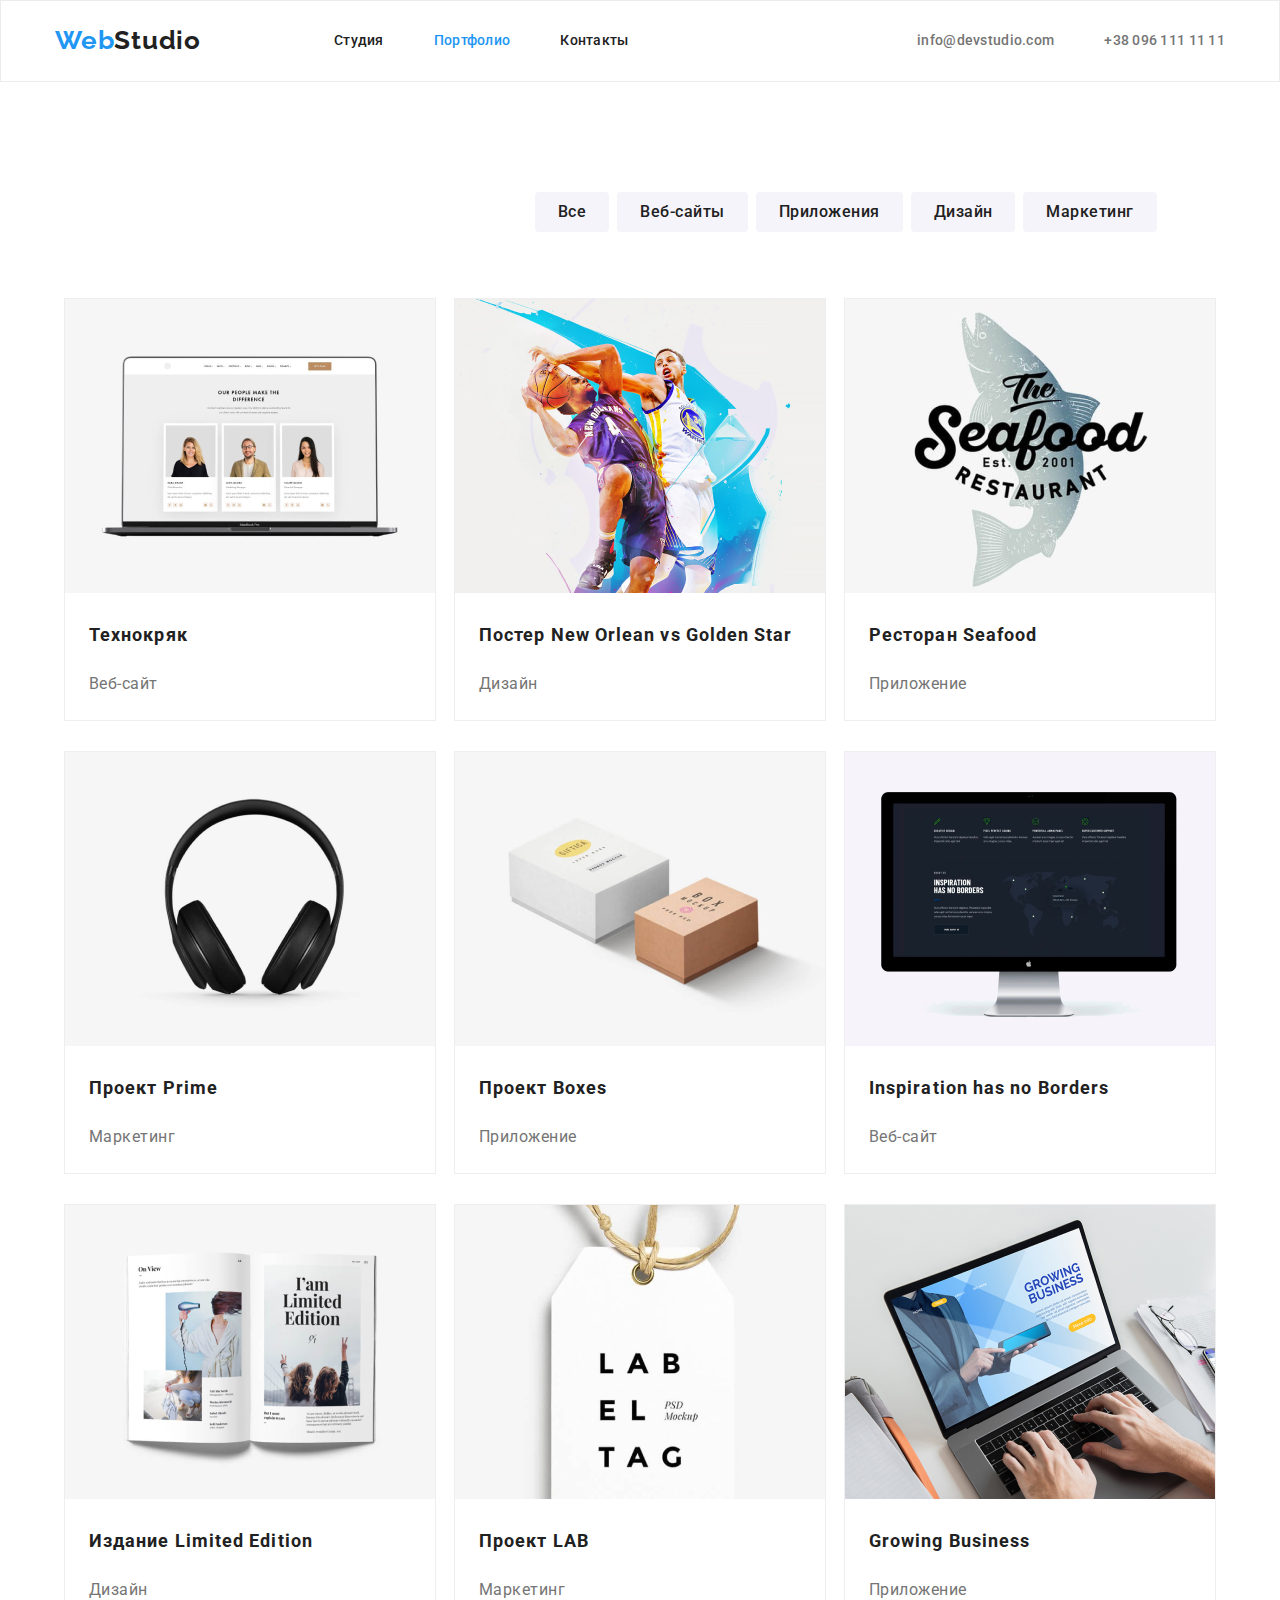
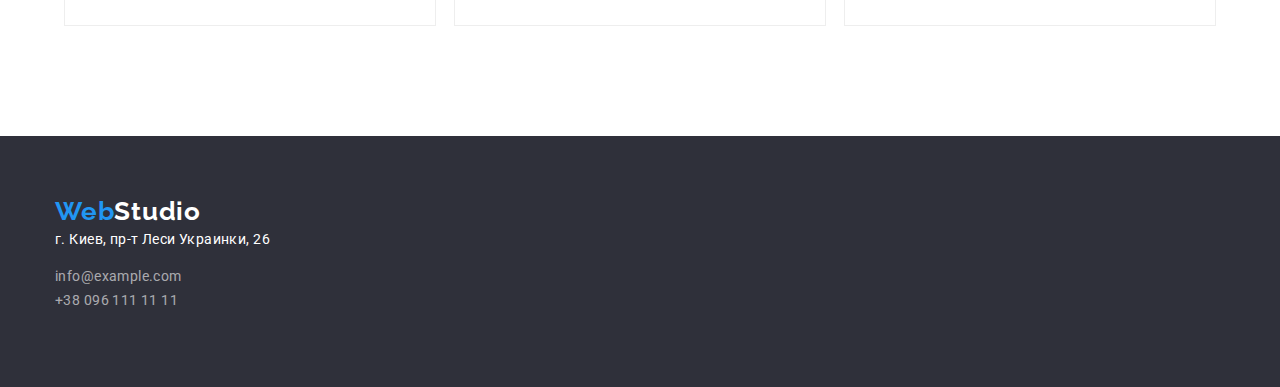
==== portfolio.html @ ffd590b7 "css" ====
<!DOCTYPE html>
<html lang="en">
<head>
    <meta charset="UTF-8">
    <meta http-equiv="X-UA-Compatible" content="IE=edge">
    <meta name="viewport" content="width=device-width, initial-scale=1.0">
    <title>Document</title>
<link rel="preconnect" href="https://fonts.googleapis.com">
<link rel="preconnect" href="https://fonts.gstatic.com" crossorigin>
<link href="https://fonts.googleapis.com/css2?family=Raleway:wght@700&family=Roboto:wght@400;500;700;900&display=swap"
    rel="stylesheet">
        <link rel="stylesheet" href="https://cdnjs.cloudflare.com/ajax/libs/modern-normalize/1.1.0/modern-normalize.min.css">
    <link rel="stylesheet" href="./css/styles.css">
   
</head> 


<body>
    <header class="header nopadding">
        <nav class="container main-nav">
            <a href="" class="logo"><span class="logo-web">Web</span><span class="logo-studio">Studio</span></a>
            <ul class="site-nav list">
                <li class="item"><a href="./index.html" class="link">Студия</a></li>
                <li class="item"><a href="./portfolio.html" class="link current">Портфолио</a></li>
                <li class="item"><a href="" class="link">Контакты</a></li>
            </ul>
    
            <ul class="cont-nav list">
                <li class="item"><a href="info@devstudio.com" class="link">info@devstudio.com</a></li>
                <li class="item"><a href="380961111111" class="link">+38 096 111 11 11</a></li>
            </ul>
        </nav>
    
    </header>
    <main>
        <section>
            <ul class="portfolio">
                <li class="item-two"><button class="button-two">Все</button></li>
                <li class="item-two"><button class="button-two">Веб-сайты</button></li>
                <li class="item-two"><button class="button-two">Приложения</button></li>
                <li class="item-two"><button class="button-two">Дизайн</button></li>
                <li class="item-two"><button class="button-two">Маркетинг</button></li>
            </ul>
          
                <ul class=" container portfolio-flex">
                    <li class="flex-element">
                        <a href=""><img src="./images-2/img-1.jpg" alt="example" width="370">
                        <h2 class="head-two">Технокряк</h2>
                        <p class="paragraph-two">Веб-сайт</p></a>
                        
                    </li>
                    <li class="flex-element">
                        <a href=""><img src="./images-2/img-2.jpg" alt="example" width="370">
                        <h2 class="head-two">Постер New Orlean vs Golden Star</h2>
                        <p class="paragraph-two">Дизайн</p></a>
                    </li>
                    <li class="flex-element">
                        <a href=""><img src="./images-2/img-3.jpg" alt="example" width="370">
                        <h2 class="head-two">Ресторан Seafood</h2>
                        <p class="paragraph-two">Приложение</p></a>
                    </li>
                    <li class="flex-element margin">
                       <a href=""><img src="./images-2/img-4.jpg" alt="example" width="370">
                    <h2 class="head-two">Проект Prime</h2>
                    <p class="paragraph-two">Маркетинг</p></a>
                    </li>
                    <li class="flex-element margin">
                        <a href=""><img src="./images-2/img-5.jpg" alt="example" width="370">
                        <h2 class="head-two">Проект Boxes</h2>
                        <p class="paragraph-two">Приложение</p></a>
                    </li>
                    <li class="flex-element margin">
                       <a href=""><img src="./images-2/img-6.jpg" alt="example" width="370">
                    <h2 class="head-two">Inspiration has no Borders</h2>
                    <p class="paragraph-two">Веб-сайт</p></a>
                    </li>
                    <li class="flex-element margin w">
                        <a href=""><img src="./images-2/img-7.jpg" alt="example" width="370">
                        <h2 class="head-two">Издание Limited Edition</h2>
                        <p class="paragraph-two">Дизайн</p></a>
                  </li>
                  <li class="flex-element margin w">
                     <a href=""><img src="./images-2/img-8.jpg" alt="example" width="370">
                    <h2 class="head-two">Проект LAB</h2>
                    <p class="paragraph-two">Маркетинг</p></a>
                  </li>
                  <li class="flex-element margin w">
                     <a href=""><img src="./images-2/img-9.jpg" alt="example" width="370">
                    <h2 class="head-two">Growing Business</h2>
                    <p class="paragraph-two">Приложение</p></a>

                  </li>
                </ul>
            
        </section>


    </main>
    <footer class="footer">
        <div class="container">
            <a href="" class="logo"><span class="logo-web">Web</span><span class="logo-studio-two">Studio</span></a>
    
            <address class="add">
                <p class="direction">г. Киев, пр-т Леси Украинки, 26</p>
                <ul class="adress-nav">
                    <li><a href="info@example.com" class="adress-link">info@example.com</a></li>
                    <li><a href="+380961111111" class="adress-link">+38 096 111 11 11</a></li>
                </ul>
            </address>
        </div>
    </footer>
    
</body>
</html>
---- css/styles.css ----
body {
  background-color: #ffffff;
  color: #757575;
  font-family: Roboto, sans-serif;
}
ul {
  list-style: none;
}
a {
  text-decoration: none;
}

:root {
  --primary-text-color: #212121;
  --title-text-color: #757575;
  --accent-text-color: #2196f3;
}

.header {
  background-color: #ffffff;
  border: 1px solid #ececec;
}

/* Portfolio */

.head-two {
  color: var(--primary-text-color);
  font-weight: bold;
  font-size: 18px;
  line-height: 2;
  letter-spacing: 0.06em;

  margin-top: 20px;
  margin-bottom: 4px;
  margin-left: 24px;
  margin-right: 24px;
}
.paragraph-two {
  color: var(--title-text-color);
  font-weight: normal;
  font-size: 16px;
  line-height: 1.9;
  letter-spacing: 0.03em;

  margin-bottom: 20px;
  margin-left: 24px;
  margin-right: 24px;
}
.portfolio {
  display: flex;
  margin-left: 495px;
}
.portfolio-flex {
  display: flex;
  flex-wrap: wrap;
  padding-left: 0px;
  margin-right: 30px;
}
.portfolio-flex:nth-last-child(3n) {
  margin-right: 0px;
}
.flex-element {
  display: inline-block;
  width: 372px;
  margin: 0 auto;
  border: 1px solid #eeeeee;
}

.flex-element.margin {
  margin-top: 30px;
}
.flex-element.margin.w {
  margin-bottom: 94px;
}
.item-two {
}

.item-two + .item-two {
  margin-left: 8px;
}

/* Main-nav */
.main-nav {
  display: flex;
  align-items: center;
}
/* Logo */
.logo {
  font-family: Raleway, sans-serif;
  font-weight: bold;
  font-size: 26px;
  line-height: 1.19;
  letter-spacing: 0.03em;
  margin-top: 24px;
  margin-bottom: 25px;
}

.logo-web {
  color: #2196f3;
}
.logo-studio {
  color: #212121;
}
.logo-studio-two {
  color: #ffffff;
}

/* Site-nav */
.site-nav {
  display: flex;
  margin-left: 93px;
}
.item + .item {
  margin-left: 50px;
}

.site-nav .link {
  display: block;
  padding-top: 32px;
  padding-bottom: 32px;

  color: var(--primary-text-color);
  font-weight: 500;
  font-size: 14px;
  line-height: 1.14px;
  letter-spacing: 0.02em;
}
.site-nav .link:hover,
.site-nav .link:focus {
  color: var(--accent-text-color);

  font-weight: 500;
  font-size: 14px;
  line-height: 1.14px;
  letter-spacing: 0.02em;
}
.site-nav .link.current {
  color: var(--accent-text-color);
}

/* Adress-nav */
.cont-nav {
  display: flex;
}
.cont-nav .link {
  display: block;
  padding-top: 32px;
  padding-bottom: 32px;

  color: var(--title-text-color);
  font-weight: 500;
  font-size: 14px;
  line-height: 1.14px;
  letter-spacing: 0.02em;
}
.cont-nav .link:hover,
.cont-nav .link:focus {
  color: var(--accent-text-color);
  font-weight: 500;
  font-size: 14px;
  line-height: 1.14px;
  letter-spacing: 0.02em;
}
.cont-nav.item + .item {
  margin-left: 50px;
}
.cont-nav.list {
  margin-left: auto;
}
.cont-nav.list:last-child {
  margin-right: ;
}

/* Hero */
.hero-title {
  color: #ffffff;
  font-weight: 900;
  font-size: 44px;
  line-height: 1.36;
  text-align: center;
  letter-spacing: 0.06em;
  text-transform: uppercase;

  margin-top: 0px;
  margin-bottom: 30px;
}

.hero {
  background-color: #2f303a;
  padding-top: 200px;
  padding-bottom: 200px;
  text-align: center;
}

/* Section */
.bgc {
  background-color: #ffffff;
  border-radius: 0px 0px 4px 4px;
  box-shadow: 0px 1px 3px rgba(0, 0, 0, 0.12), 0px 1px 1px rgba(0, 0, 0, 0.14),
    0px 2px 1px rgba(0, 0, 0, 0.2);
  width: 270px;
}
.bgc + .bgc {
  margin-left: 30px;
}

.container.section {
  display: flex;
  padding-left: 0px;
}
.section-title {
  margin-right: 30px;
}
.section-title:nth-last-child(3n) {
  margin-right: 0px;
}

.section-title {
  color: var(--primary-text-color);

  margin-bottom: 10px;
  font-weight: bold;
  font-size: 14px;
  line-height: 1.14;
  letter-spacing: 0.03em;
  text-transform: uppercase;
  margin-top: 94px;
}
.section-color {
  background-color: #f5f4fa;
  padding-bottom: 94px;
  margin-top: 94px;
}
/* Section-two */
.images {
  display: flex;
  padding-left: 0px;
}
.item.images + .item.images {
  margin-left: 30px;
}
/* Images */
.images-one {
  margin-left: 0px;
  margin-right: 30px;
  margin-bottom: 0px;
}
.images-two {
  margin-left: 0px;
  margin-right: 30px;
  margin-bottom: 0px;
}
.images-three {
  margin-left: 0px;
  margin-right: 30px;
  margin-bottom: 0px;
}
.images-four {
  margin-left: 0px;
  margin-right: 0px;
  margin-bottom: 0px;
}
/* Section-title-two */
.section-title-two {
  color: var(--primary-text-color);
  font-weight: bold;
  font-size: 36px;
  line-height: 1.16;
  text-align: center;
  letter-spacing: 0.03em;

  margin-top: 94px;
  margin-bottom: 50px;
}
.section-title-second {
  color: var(--primary-text-color);
  font-weight: bold;
  font-size: 36px;
  line-height: 1.16;
  text-align: center;
  letter-spacing: 0.03em;
  padding-top: 94px;

  margin-bottom: 50px;
}

/* Section-title-three */
.section-title-three {
  color: var(--primary-text-color);
  font-weight: 500;
  font-size: 16px;
  line-height: 1.18;
  text-align: center;
  letter-spacing: 0.03em;

  margin-top: 45px;
  margin-bottom: 10px;
}
/* Paragraph */
.paragraph {
  color: var(--title-text-color);
  font-family: Roboto;
  font-weight: 400;
  font-size: 16px;
  line-height: 1.18;
  text-align: center;
  letter-spacing: 0.03em;

  margin-top: 0px;
  margin-bottom: 30px;
}
/* Footer */
.footer {
  background-color: #2f303a;
  font-family: Roboto, sans-serif;

  padding-top: 60px;
  padding-bottom: 60px;
  margin-top: 0px;
}
.adress-link {
  color: rgba(255, 255, 255, 0.6);
}
.adress-nav {
  padding-left: 0px;
}
.direction {
  color: #ffffff;
  font-weight: normal;
  font-size: 14px;
  line-height: 24px;
  letter-spacing: 0.03em;
  margin-top: 0px;
  margin-bottom: 9px;
}
/* Button */
.button {
  display: inline-block;
  border: 1px solid transparent;
  border-radius: 4px;
  padding: 10px 32px;
  min-width: 200px;
  margin-top: 0px;
  margin-bottom: 0px;

  background-color: var(--accent-text-color);
  color: #f5f4fa;

  font-weight: bold;
  font-size: 16px;
  line-height: 1.9;
  letter-spacing: 0.06em;
}
.button:hover,
.button:focus,
.button:active {
  background-color: #188ce8;
}
.button-two {
  display: inline-block;
  border: 1px solid transparent;
  border-radius: 4px;
  padding: 6px 22px;
  min-width: 73px;

  margin-top: 94px;
  margin-bottom: 50px;

  background-color: #f5f4fa;

  font-weight: 500;
  font-size: 1.6;
  line-height: 26px;
  text-align: center;
  letter-spacing: 0.03em;
}
.button-two {
  color: var(--primary-text-color);
}
.button-two:hover,
.button-two:focus,
.button-two:active {
  background-color: var(--accent-text-color);
  color: #ffffff;
}
.add {
  font-family: Roboto;
  font-style: normal;
  font-weight: normal;
  font-size: 14px;
  line-height: 1.7;
  letter-spacing: 0.03em;
}
.container {
  margin-left: auto;
  margin-right: auto;
  width: 1170px;
}
.container.main-nav {
  height: 80px;
}
.container.two {
  display: flex;
  padding-left: 0px;
}

.p {
  font-weight: normal;
  font-size: 14px;
  line-height: 1.7;
  letter-spacing: 0.03em;
  width: 270px;

  margin-top: 0px;
  margin-bottom: 0px;
  margin-right: 30px;
}
.p:nth-last-child(3n) {
  margin-right: 0px;
}
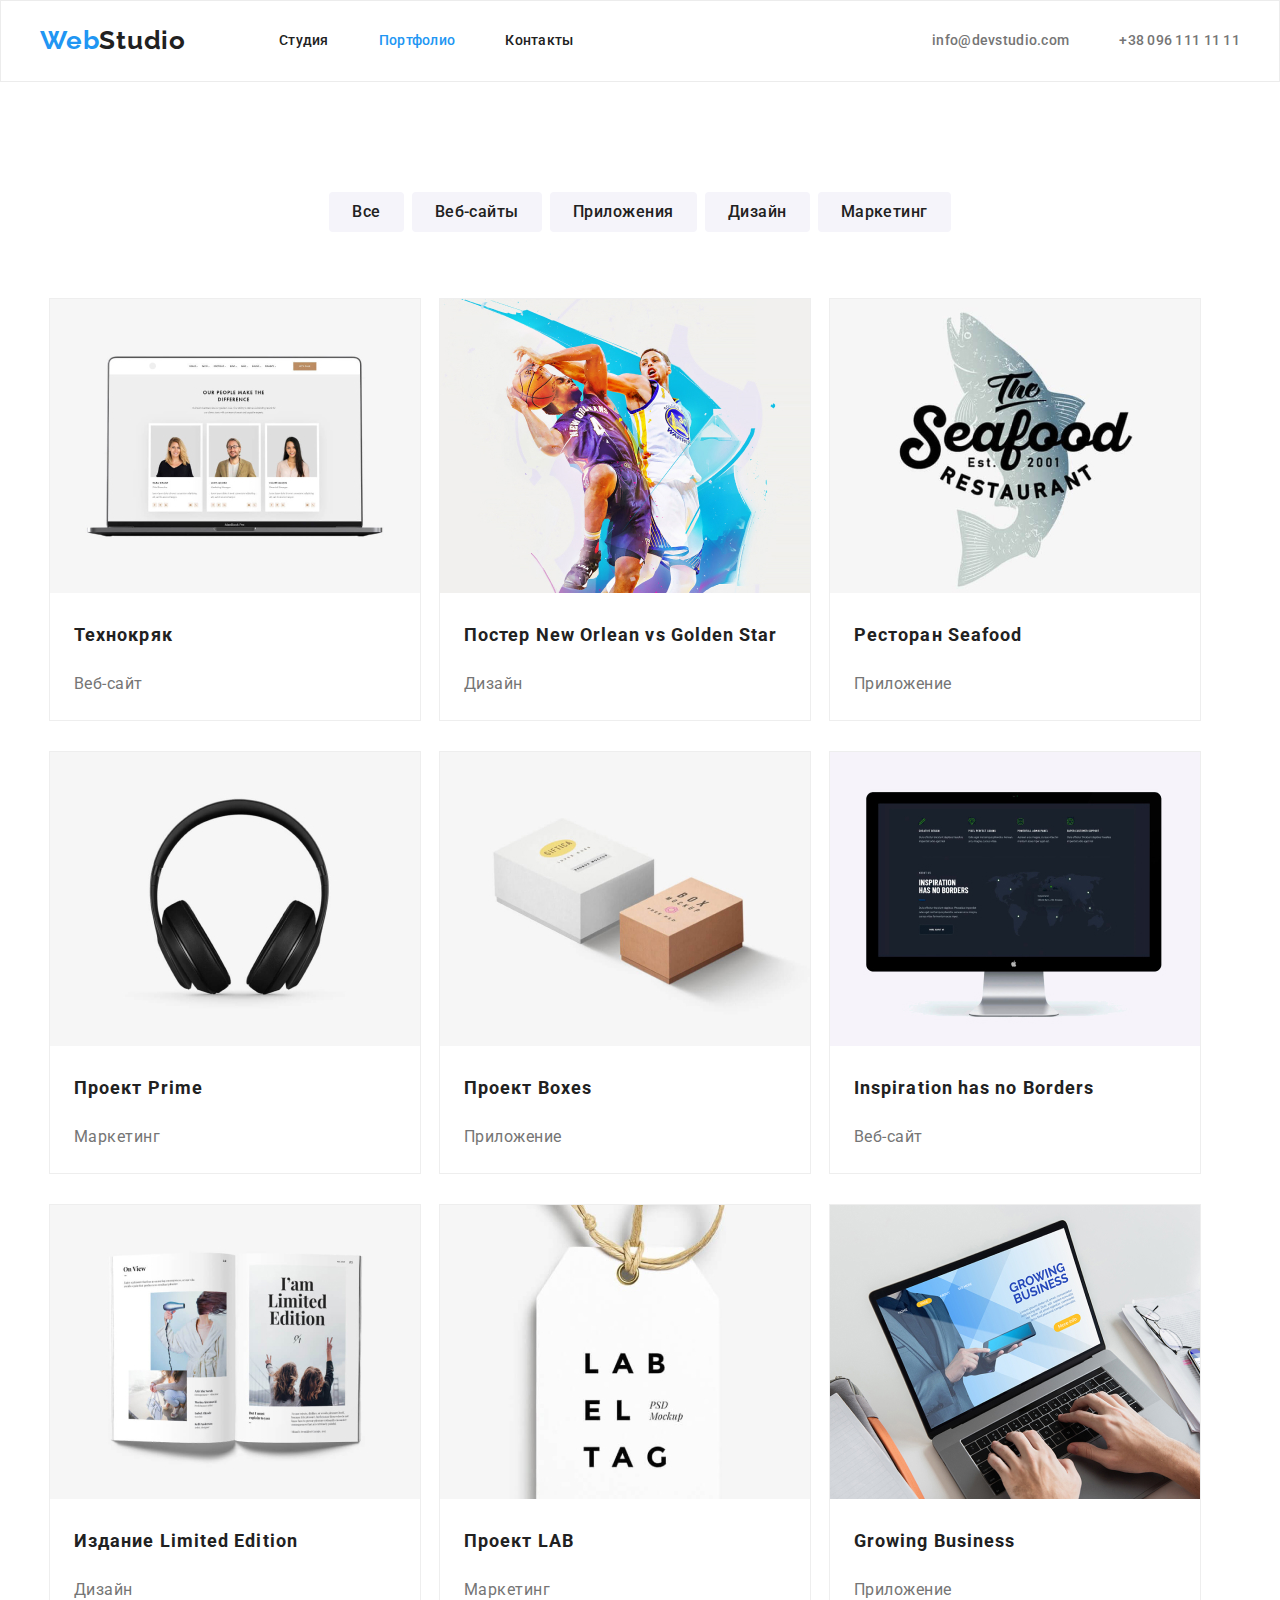
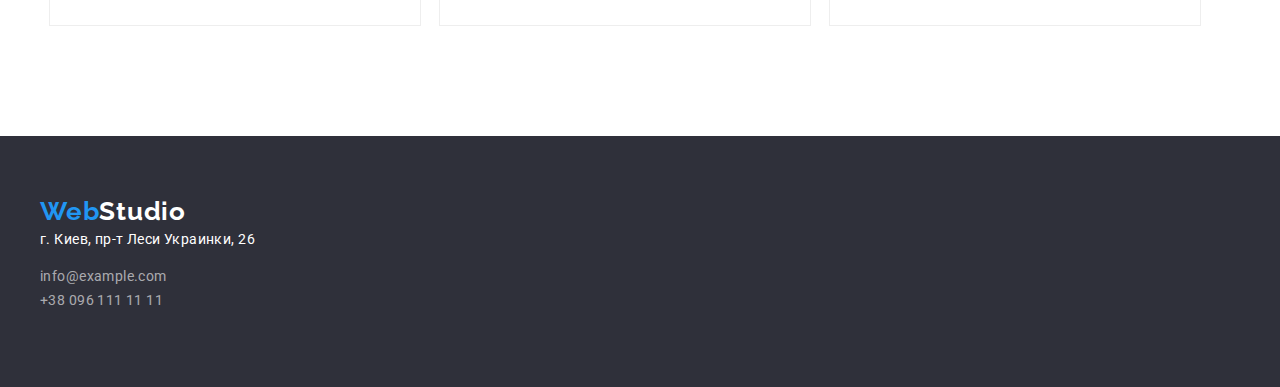
==== commit 493a6807: "css" ====
--- a/portfolio.html
+++ b/portfolio.html
@@ -16,8 +16,10 @@
 
 
 <body>
+   
     <header class="header nopadding">
-        <nav class="container main-nav">
+        <div class="container">
+        <nav class="main-nav">
             <a href="" class="logo"><span class="logo-web">Web</span><span class="logo-studio">Studio</span></a>
             <ul class="site-nav list">
                 <li class="item"><a href="./index.html" class="link">Студия</a></li>
@@ -32,6 +34,7 @@
         </nav>
     
     </header>
+    </div>
     <main>
         <section>
             <ul class="portfolio">
@@ -41,8 +44,8 @@
                 <li class="item-two"><button class="button-two">Дизайн</button></li>
                 <li class="item-two"><button class="button-two">Маркетинг</button></li>
             </ul>
-          
-                <ul class=" container portfolio-flex">
+          <div class="container">
+                <ul class="portfolio-flex">
                     <li class="flex-element">
                         <a href=""><img src="./images-2/img-1.jpg" alt="example" width="370">
                         <h2 class="head-two">Технокряк</h2>
@@ -93,9 +96,11 @@
                 </ul>
             
         </section>
+        </div>
 
 
     </main>
+    
     <footer class="footer">
         <div class="container">
             <a href="" class="logo"><span class="logo-web">Web</span><span class="logo-studio-two">Studio</span></a>
@@ -109,6 +114,7 @@
             </address>
         </div>
     </footer>
+
     
 </body>
 </html>--- a/css/styles.css
+++ b/css/styles.css
@@ -48,8 +48,10 @@
 }
 .portfolio {
   display: flex;
-  margin-left: 495px;
-}
+  padding-left: 0px;
+  justify-content: center;
+}
+
 .portfolio-flex {
   display: flex;
   flex-wrap: wrap;
@@ -72,8 +74,6 @@
 .flex-element.margin.w {
   margin-bottom: 94px;
 }
-.item-two {
-}
 
 .item-two + .item-two {
   margin-left: 8px;
@@ -137,6 +137,9 @@
 .site-nav .link.current {
   color: var(--accent-text-color);
 }
+.site-nav {
+  padding-left: 0px;
+}
 
 /* Adress-nav */
 .cont-nav {
@@ -166,6 +169,7 @@
 }
 .cont-nav.list {
   margin-left: auto;
+  padding-left: 0px;
 }
 .cont-nav.list:last-child {
   margin-right: ;
@@ -204,7 +208,7 @@
   margin-left: 30px;
 }
 
-.container.section {
+.section-one {
   display: flex;
   padding-left: 0px;
 }
@@ -357,7 +361,7 @@
   background-color: #188ce8;
 }
 .button-two {
-  display: inline-block;
+  display: flex;
   border: 1px solid transparent;
   border-radius: 4px;
   padding: 6px 22px;
@@ -382,7 +386,10 @@
 .button-two:active {
   background-color: var(--accent-text-color);
   color: #ffffff;
-}
+  box-shadow: 0px 3px 1px rgba(0, 0, 0, 0.1), 0px 1px 2px rgba(0, 0, 0, 0.08),
+    0px 2px 2px rgba(0, 0, 0, 0.12);
+}
+
 .add {
   font-family: Roboto;
   font-style: normal;
@@ -394,9 +401,9 @@
 .container {
   margin-left: auto;
   margin-right: auto;
-  width: 1170px;
-}
-.container.main-nav {
+  width: 1200px;
+}
+.main-nav {
   height: 80px;
 }
 .container.two {
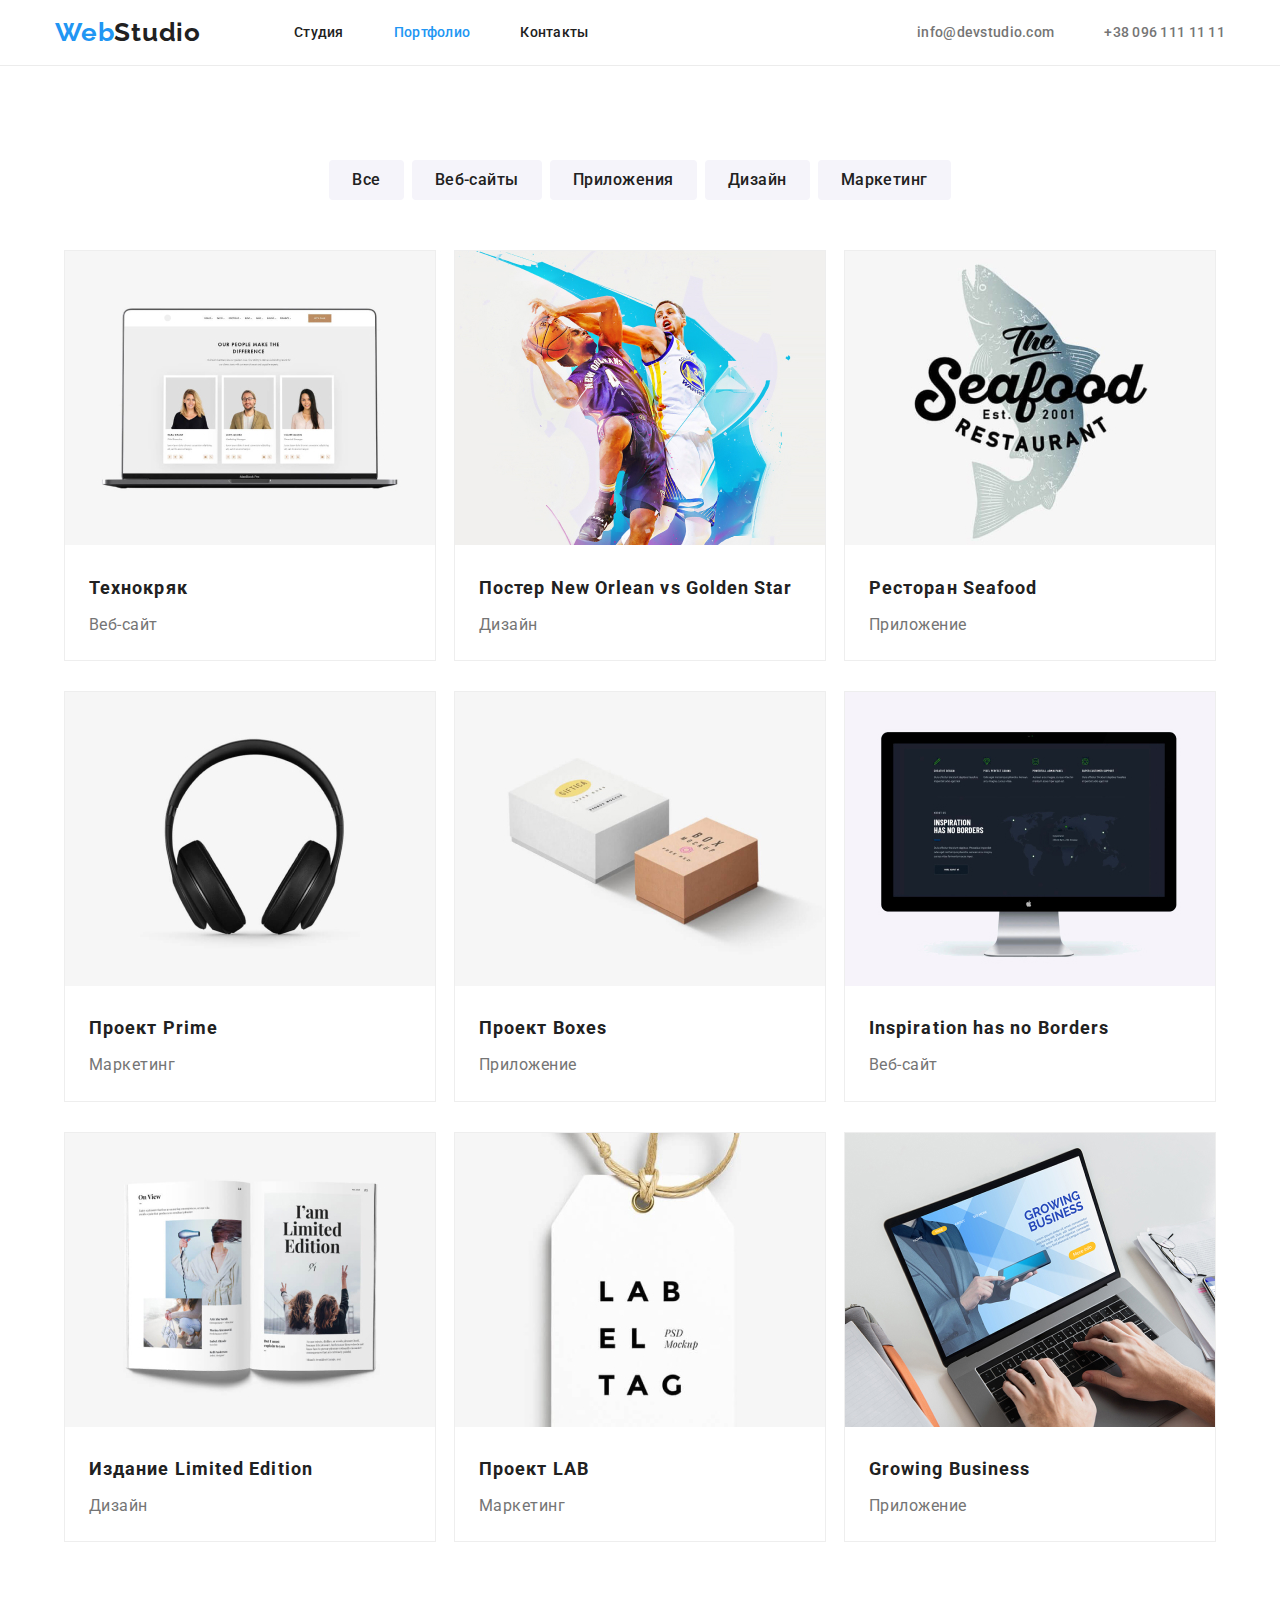
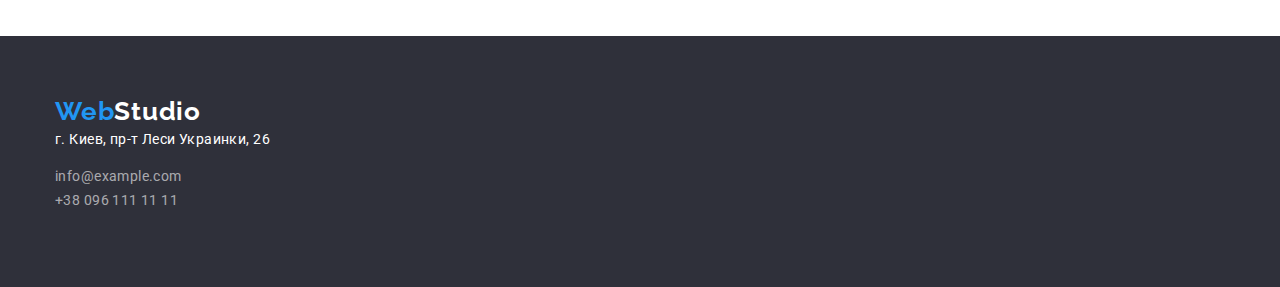
==== commit c297b601: "css" ====
--- a/portfolio.html
+++ b/portfolio.html
@@ -37,6 +37,7 @@
     </div>
     <main>
         <section>
+            <div class="container">
             <ul class="portfolio">
                 <li class="item-two"><button class="button-two">Все</button></li>
                 <li class="item-two"><button class="button-two">Веб-сайты</button></li>
@@ -44,7 +45,7 @@
                 <li class="item-two"><button class="button-two">Дизайн</button></li>
                 <li class="item-two"><button class="button-two">Маркетинг</button></li>
             </ul>
-          <div class="container">
+            
                 <ul class="portfolio-flex">
                     <li class="flex-element">
                         <a href=""><img src="./images-2/img-1.jpg" alt="example" width="370">
@@ -94,10 +95,10 @@
 
                   </li>
                 </ul>
+                <div>
             
         </section>
-        </div>
-
+        
 
     </main>
     
--- a/css/styles.css
+++ b/css/styles.css
@@ -18,7 +18,7 @@
 
 .header {
   background-color: #ffffff;
-  border: 1px solid #ececec;
+  border-bottom: 1px solid #ececec;
 }
 
 /* Portfolio */
@@ -43,6 +43,7 @@
   letter-spacing: 0.03em;
 
   margin-bottom: 20px;
+  margin-top: 0px;
   margin-left: 24px;
   margin-right: 24px;
 }
@@ -50,14 +51,18 @@
   display: flex;
   padding-left: 0px;
   justify-content: center;
+  margin-top: 0px;
+  margin-bottom: 0px;
 }
 
 .portfolio-flex {
   display: flex;
   flex-wrap: wrap;
   padding-left: 0px;
-  margin-right: 30px;
-}
+  margin-top: 0px;
+  margin-bottom: 0px;
+}
+
 .portfolio-flex:nth-last-child(3n) {
   margin-right: 0px;
 }
@@ -91,8 +96,6 @@
   font-size: 26px;
   line-height: 1.19;
   letter-spacing: 0.03em;
-  margin-top: 24px;
-  margin-bottom: 25px;
 }
 
 .logo-web {
@@ -109,6 +112,8 @@
 .site-nav {
   display: flex;
   margin-left: 93px;
+  margin-top: 0px;
+  margin-bottom: 0px;
 }
 .item + .item {
   margin-left: 50px;
@@ -168,8 +173,11 @@
   margin-left: 50px;
 }
 .cont-nav.list {
+  display: flex;
   margin-left: auto;
   padding-left: 0px;
+  margin-top: 0px;
+  margin-bottom: 0px;
 }
 .cont-nav.list:last-child {
   margin-right: ;
@@ -207,38 +215,44 @@
 .bgc + .bgc {
   margin-left: 30px;
 }
+.section-li {
+  margin-right: 30px;
+}
+.section-li:nth-child(3n) {
+  margin-right: 0px;
+}
 
 .section-one {
   display: flex;
   padding-left: 0px;
-}
+  padding-top: 90px;
+  margin-top: 0px;
+  margin-bottom: 0px;
+}
+
 .section-title {
-  margin-right: 30px;
-}
-.section-title:nth-last-child(3n) {
-  margin-right: 0px;
-}
-
-.section-title {
   color: var(--primary-text-color);
 
   margin-bottom: 10px;
+  margin-top: 0px;
   font-weight: bold;
   font-size: 14px;
   line-height: 1.14;
   letter-spacing: 0.03em;
   text-transform: uppercase;
-  margin-top: 94px;
 }
 .section-color {
   background-color: #f5f4fa;
   padding-bottom: 94px;
   margin-top: 94px;
+  padding-top: 94px;
 }
 /* Section-two */
 .images {
   display: flex;
   padding-left: 0px;
+  margin-top: 0px;
+  margin-bottom: 0px;
 }
 .item.images + .item.images {
   margin-left: 30px;
@@ -272,10 +286,13 @@
   line-height: 1.16;
   text-align: center;
   letter-spacing: 0.03em;
-
-  margin-top: 94px;
+  margin-top: 0px;
   margin-bottom: 50px;
 }
+.section-works {
+  padding-top: 94px;
+}
+
 .section-title-second {
   color: var(--primary-text-color);
   font-weight: bold;
@@ -283,8 +300,8 @@
   line-height: 1.16;
   text-align: center;
   letter-spacing: 0.03em;
-  padding-top: 94px;
-
+
+  margin-top: 0px;
   margin-bottom: 50px;
 }
 
@@ -402,13 +419,15 @@
   margin-left: auto;
   margin-right: auto;
   width: 1200px;
-}
-.main-nav {
-  height: 80px;
-}
+  padding-left: 15px;
+  padding-right: 15px;
+}
+
 .container.two {
   display: flex;
   padding-left: 0px;
+  margin-top: 0px;
+  margin-bottom: 0px;
 }
 
 .p {
@@ -420,7 +439,6 @@
 
   margin-top: 0px;
   margin-bottom: 0px;
-  margin-right: 30px;
 }
 .p:nth-last-child(3n) {
   margin-right: 0px;
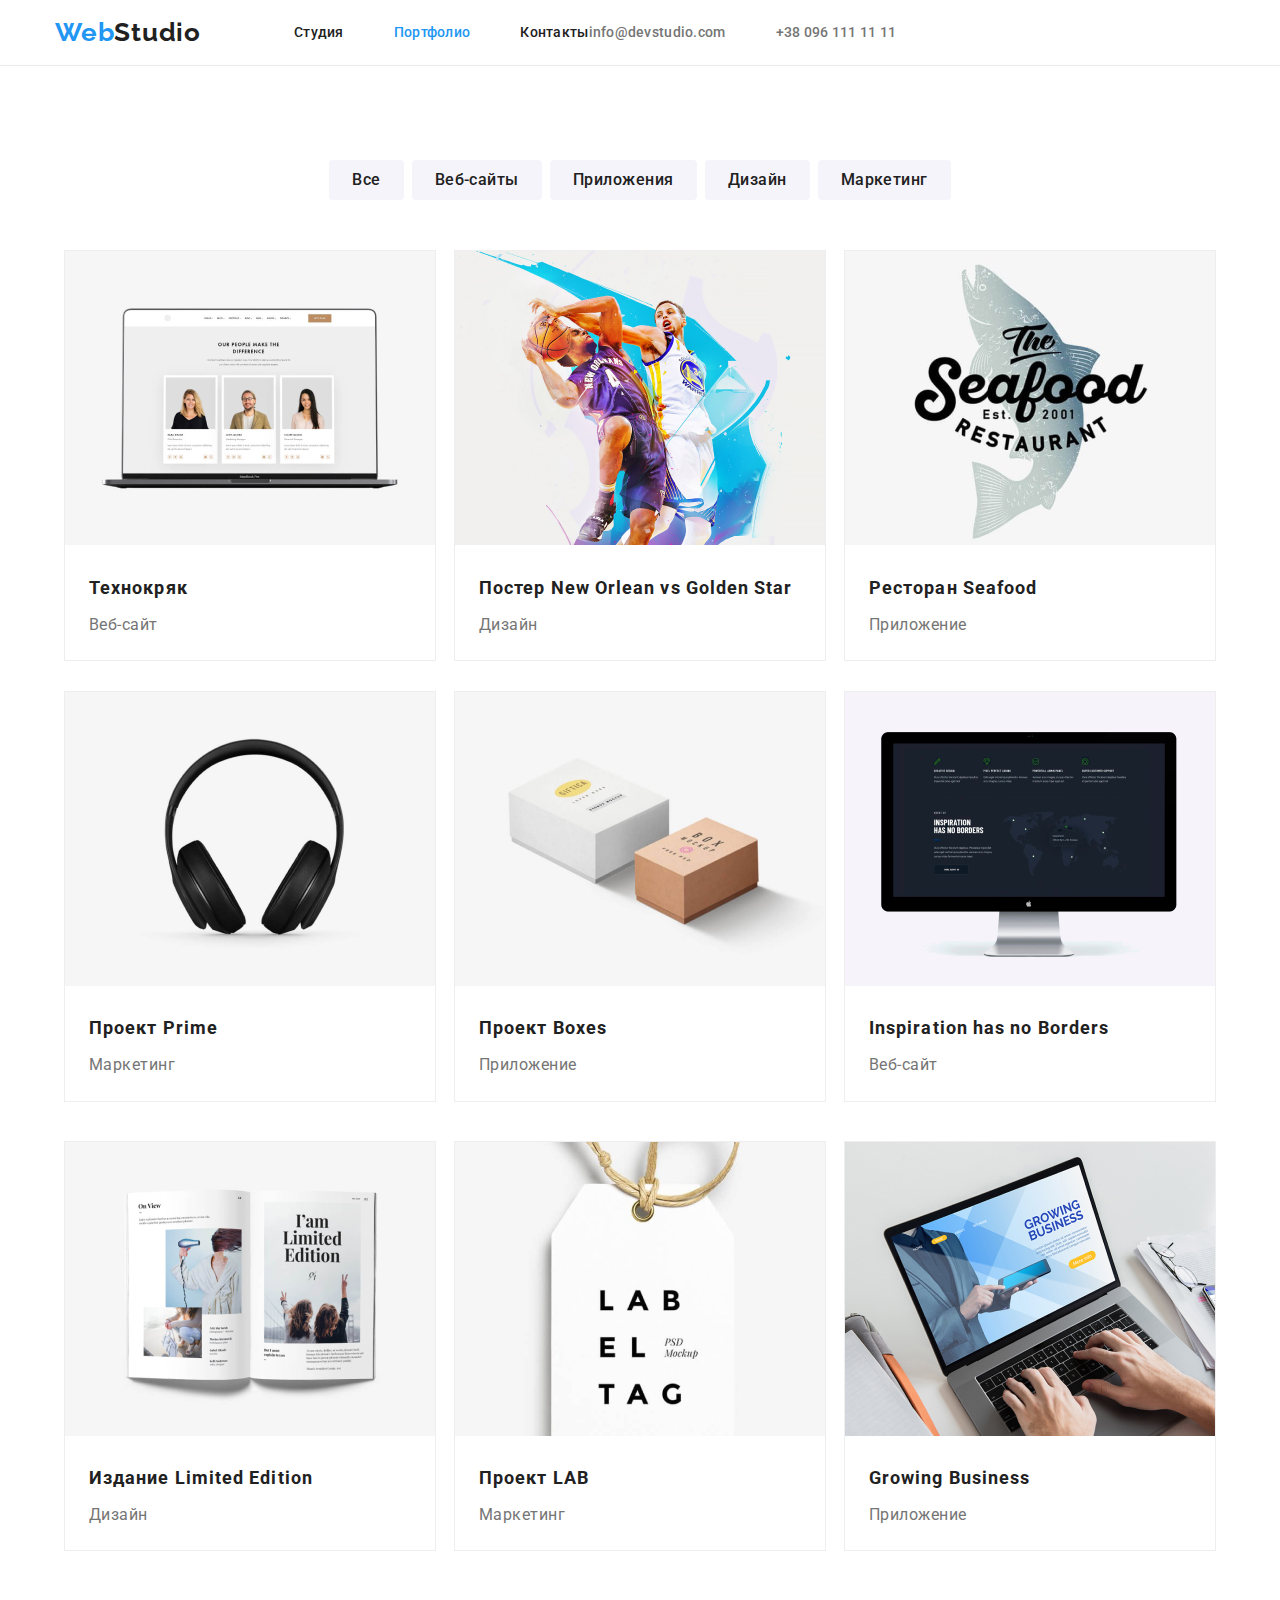
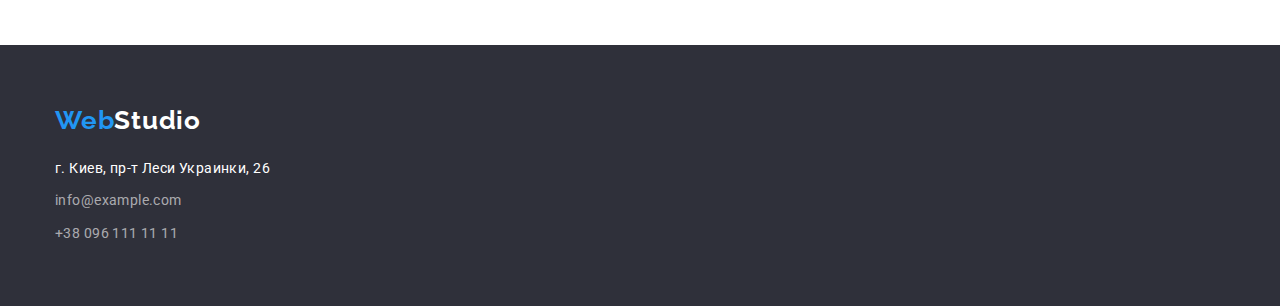
==== commit 06b9849b: "css" ====
--- a/portfolio.html
+++ b/portfolio.html
@@ -109,7 +109,7 @@
             <address class="add">
                 <p class="direction">г. Киев, пр-т Леси Украинки, 26</p>
                 <ul class="adress-nav">
-                    <li><a href="info@example.com" class="adress-link">info@example.com</a></li>
+                    <li class="margin"><a href="info@example.com" class="adress-link margin">info@example.com</a></li>
                     <li><a href="+380961111111" class="adress-link">+38 096 111 11 11</a></li>
                 </ul>
             </address>
--- a/css/styles.css
+++ b/css/styles.css
@@ -114,6 +114,7 @@
   margin-left: 93px;
   margin-top: 0px;
   margin-bottom: 0px;
+  padding-left: 0px;
 }
 .item + .item {
   margin-left: 50px;
@@ -142,14 +143,8 @@
 .site-nav .link.current {
   color: var(--accent-text-color);
 }
-.site-nav {
-  padding-left: 0px;
-}
 
 /* Adress-nav */
-.cont-nav {
-  display: flex;
-}
 .cont-nav .link {
   display: block;
   padding-top: 32px;
@@ -172,12 +167,20 @@
 .cont-nav.item + .item {
   margin-left: 50px;
 }
+.cont-nav {
+  display: flex;
+  align-items: center;
+  justify-content: flex-end;
+  margin-top: 32px;
+  margin-bottom: 32px;
+}
 .cont-nav.list {
-  display: flex;
-  margin-left: auto;
-  padding-left: 0px;
-  margin-top: 0px;
-  margin-bottom: 0px;
+  margin-left: 0px;
+  padding-left: 0px;
+  margin-top: 0px;
+  margin-bottom: 0px;
+  /* display: flex; */
+  align-items: center;
 }
 .cont-nav.list:last-child {
   margin-right: ;
@@ -218,16 +221,19 @@
 .section-li {
   margin-right: 30px;
 }
-.section-li:nth-child(3n) {
+.section-li:nth-child(4n) {
   margin-right: 0px;
 }
 
 .section-one {
   display: flex;
   padding-left: 0px;
-  padding-top: 90px;
-  margin-top: 0px;
-  margin-bottom: 0px;
+  padding-top: 0px;
+  margin-top: 0px;
+  margin-bottom: 0px;
+}
+.section-padding {
+  padding-top: 94px;
 }
 
 .section-title {
@@ -244,7 +250,7 @@
 .section-color {
   background-color: #f5f4fa;
   padding-bottom: 94px;
-  margin-top: 94px;
+  margin-top: 0px;
   padding-top: 94px;
 }
 /* Section-two */
@@ -278,6 +284,10 @@
   margin-right: 0px;
   margin-bottom: 0px;
 }
+.div {
+  padding-top: 30px;
+  padding-bottom: 30px;
+}
 /* Section-title-two */
 .section-title-two {
   color: var(--primary-text-color);
@@ -291,6 +301,7 @@
 }
 .section-works {
   padding-top: 94px;
+  padding-bottom: 94px;
 }
 
 .section-title-second {
@@ -313,9 +324,8 @@
   line-height: 1.18;
   text-align: center;
   letter-spacing: 0.03em;
-
-  margin-top: 45px;
   margin-bottom: 10px;
+  margin-top: 0px;
 }
 /* Paragraph */
 .paragraph {
@@ -328,7 +338,7 @@
   letter-spacing: 0.03em;
 
   margin-top: 0px;
-  margin-bottom: 30px;
+  margin-bottom: 0[x];
 }
 /* Footer */
 .footer {
@@ -342,8 +352,14 @@
 .adress-link {
   color: rgba(255, 255, 255, 0.6);
 }
+
+.margin {
+  margin-bottom: 9px;
+}
 .adress-nav {
   padding-left: 0px;
+  margin-top: 0px;
+  margin-bottom: 0px;
 }
 .direction {
   color: #ffffff;
@@ -351,7 +367,7 @@
   font-size: 14px;
   line-height: 24px;
   letter-spacing: 0.03em;
-  margin-top: 0px;
+  margin-top: 20px;
   margin-bottom: 9px;
 }
 /* Button */
@@ -422,8 +438,7 @@
   padding-left: 15px;
   padding-right: 15px;
 }
-
-.container.two {
+.two {
   display: flex;
   padding-left: 0px;
   margin-top: 0px;
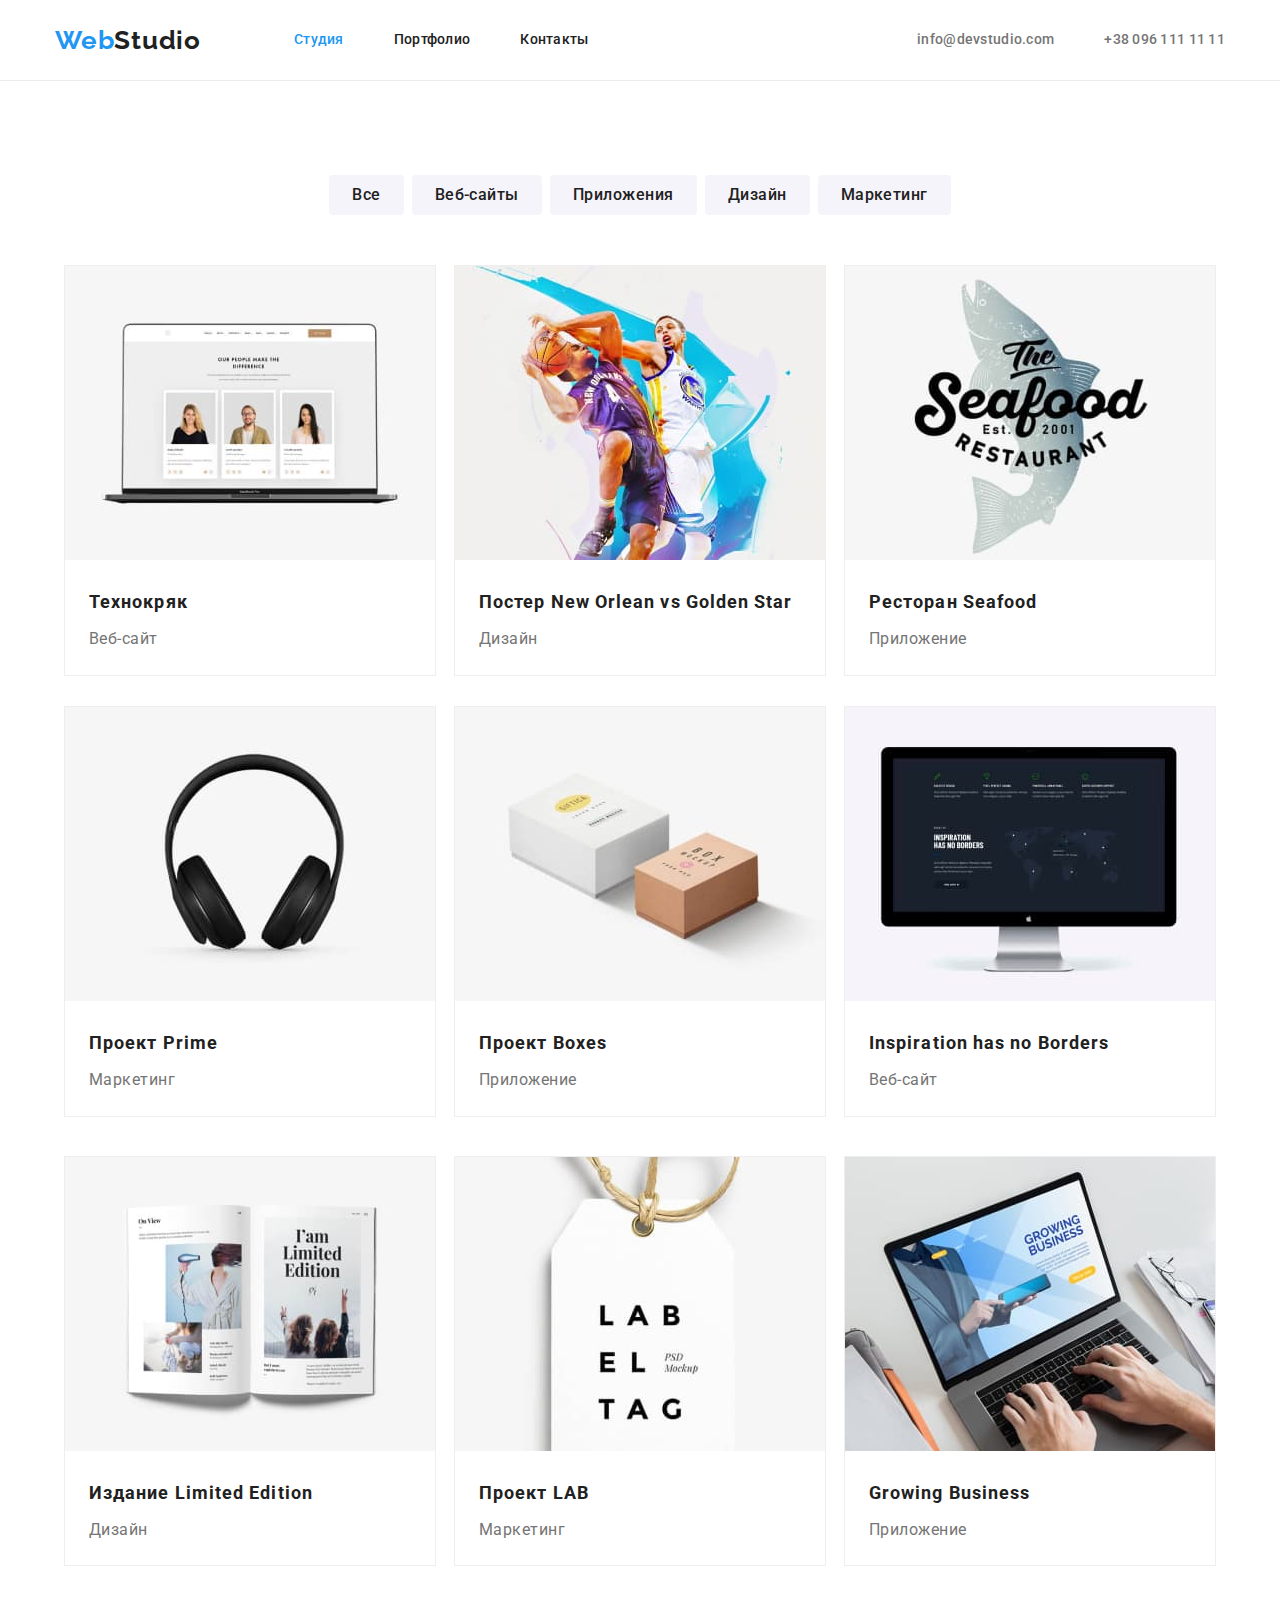
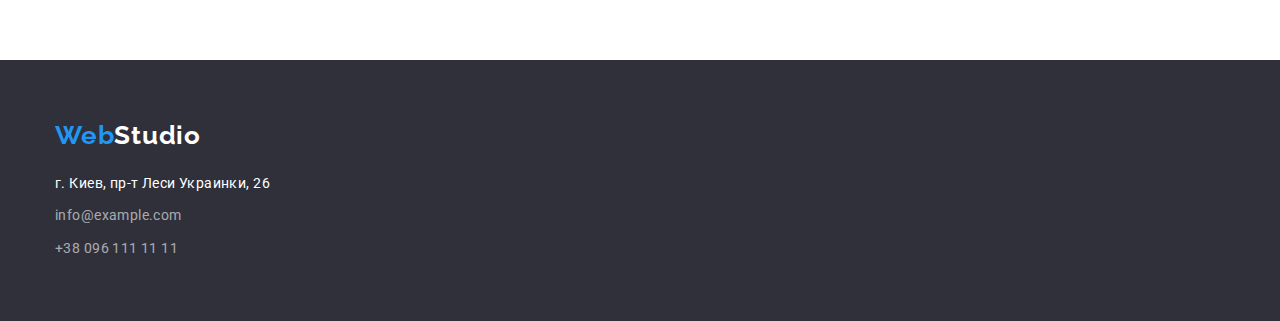
==== commit a5f78228: "css" ====
--- a/portfolio.html
+++ b/portfolio.html
@@ -17,24 +17,24 @@
 
 <body>
    
-    <header class="header nopadding">
-        <div class="container">
-        <nav class="main-nav">
-            <a href="" class="logo"><span class="logo-web">Web</span><span class="logo-studio">Studio</span></a>
-            <ul class="site-nav list">
-                <li class="item"><a href="./index.html" class="link">Студия</a></li>
-                <li class="item"><a href="./portfolio.html" class="link current">Портфолио</a></li>
-                <li class="item"><a href="" class="link">Контакты</a></li>
-            </ul>
-    
+<header class="header nopadding">
+    <div class="container">
+        <div class="header-inner">
+            <nav class="main-nav">
+                <a href="" class="logo"><span class="logo-web">Web</span><span class="logo-studio">Studio</span></a>
+                <ul class="site-nav list">
+                    <li class="item"><a href="./index.html" class="link current">Студия</a></li>
+                    <li class="item"><a href="./portfolio.html" class="link">Портфолио</a></li>
+                    <li class="item"><a href="" class="link">Контакты</a></li>
+                </ul>
+            </nav>
             <ul class="cont-nav list">
                 <li class="item"><a href="info@devstudio.com" class="link">info@devstudio.com</a></li>
                 <li class="item"><a href="380961111111" class="link">+38 096 111 11 11</a></li>
             </ul>
-        </nav>
-    
-    </header>
+        </div>
     </div>
+</header>
     <main>
         <section>
             <div class="container">
--- a/css/styles.css
+++ b/css/styles.css
@@ -19,6 +19,12 @@
 .header {
   background-color: #ffffff;
   border-bottom: 1px solid #ececec;
+}
+
+.header-inner {
+  display: flex;
+  align-items: center;
+  height: 80px;
 }
 
 /* Portfolio */
@@ -170,20 +176,14 @@
 .cont-nav {
   display: flex;
   align-items: center;
-  justify-content: flex-end;
-  margin-top: 32px;
-  margin-bottom: 32px;
+  /* padding-top: 32px;
+  padding-bottom: 32px; */
 }
 .cont-nav.list {
-  margin-left: 0px;
-  padding-left: 0px;
-  margin-top: 0px;
-  margin-bottom: 0px;
-  /* display: flex; */
-  align-items: center;
-}
-.cont-nav.list:last-child {
-  margin-right: ;
+  margin-left: auto;
+  padding-left: 0px;
+  margin-top: 0px;
+  margin-bottom: 0px;
 }
 
 /* Hero */
@@ -265,21 +265,25 @@
 }
 /* Images */
 .images-one {
+  display: block;
   margin-left: 0px;
   margin-right: 30px;
   margin-bottom: 0px;
 }
 .images-two {
+  display: block;
   margin-left: 0px;
   margin-right: 30px;
   margin-bottom: 0px;
 }
 .images-three {
+  display: block;
   margin-left: 0px;
   margin-right: 30px;
   margin-bottom: 0px;
 }
 .images-four {
+  display: block;
   margin-left: 0px;
   margin-right: 0px;
   margin-bottom: 0px;
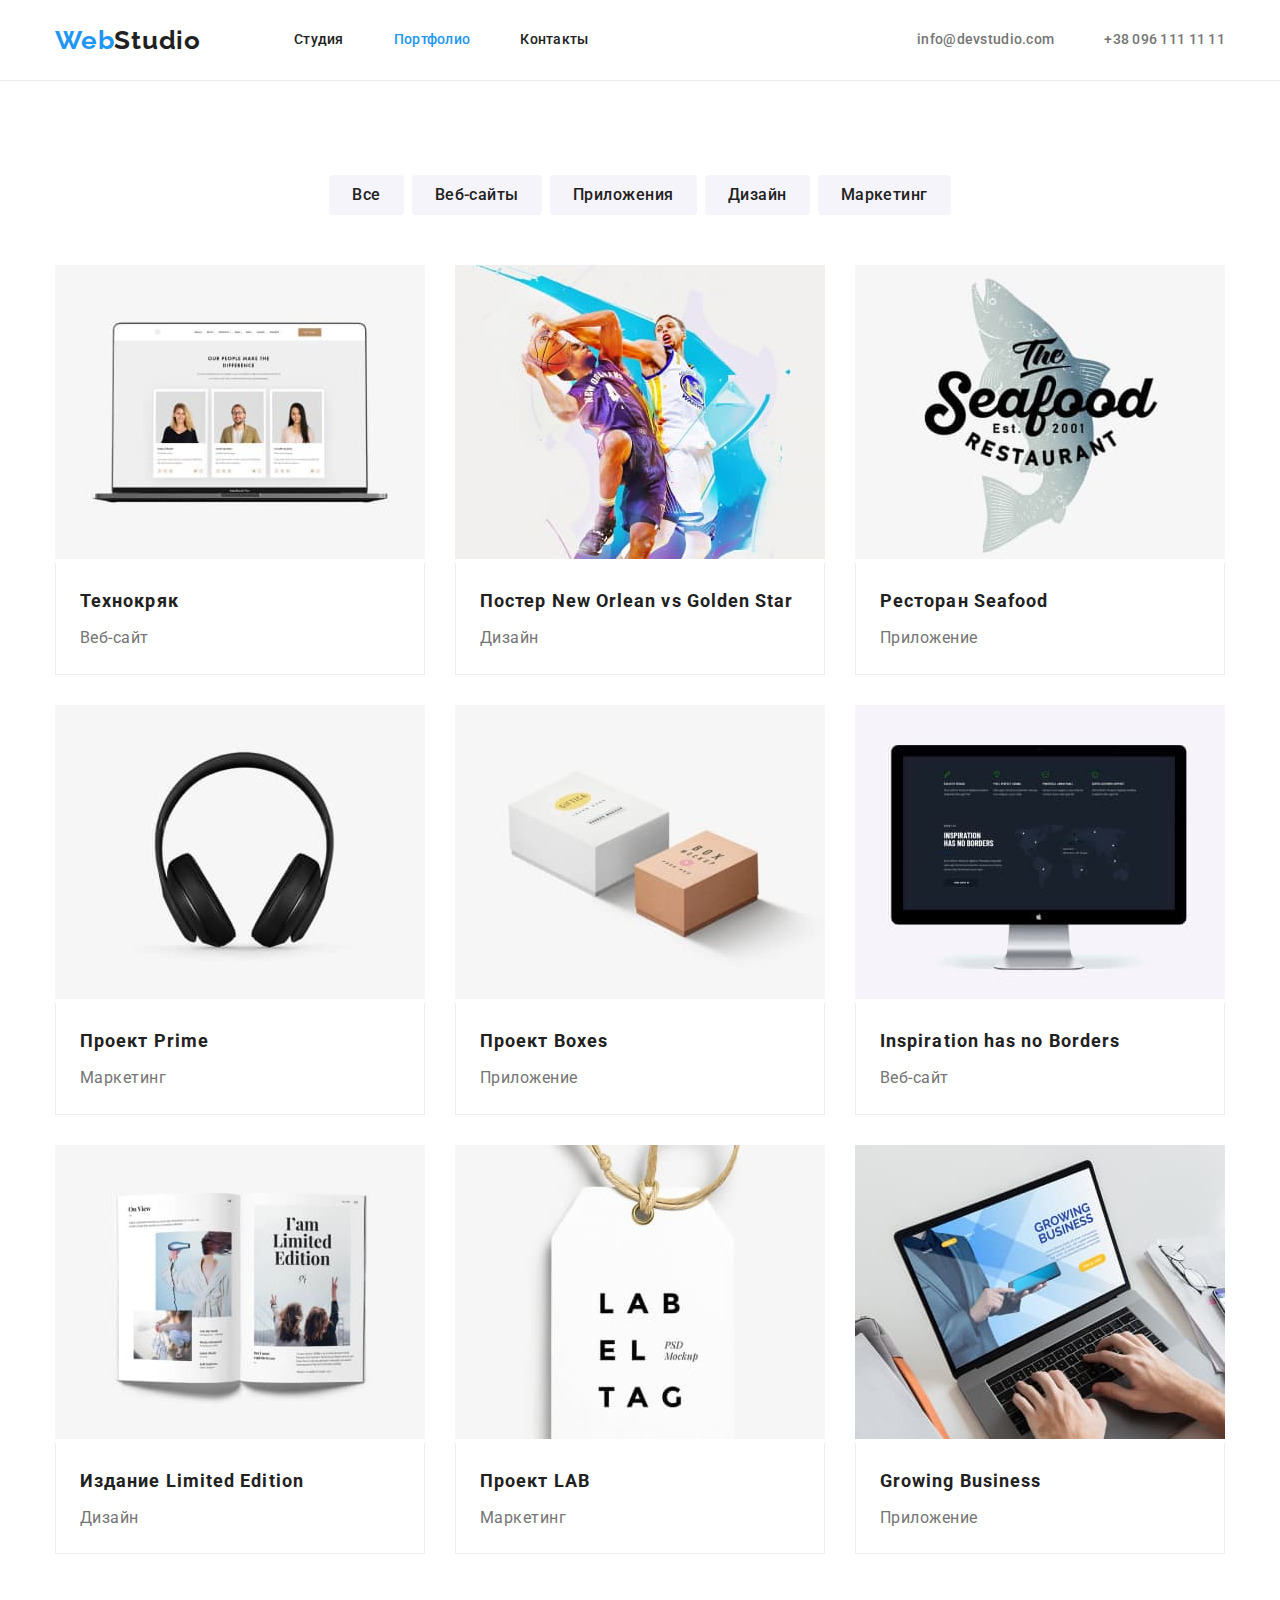
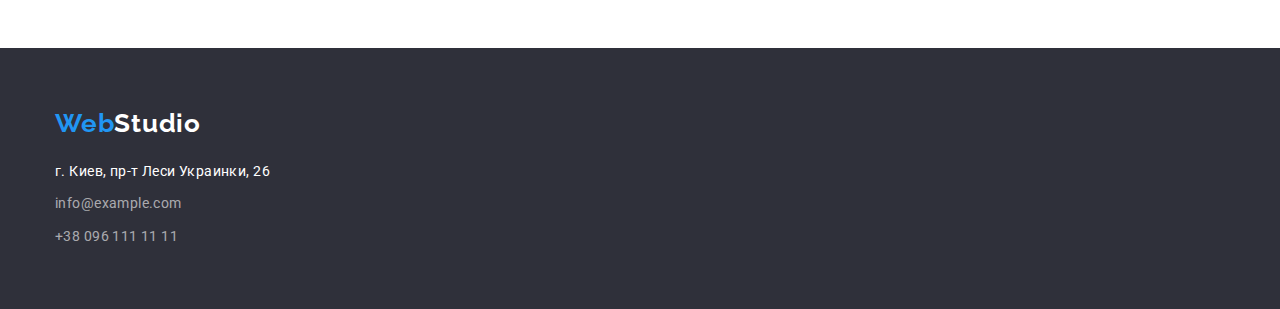
==== commit 80c7a7b9: "css" ====
--- a/portfolio.html
+++ b/portfolio.html
@@ -18,25 +18,23 @@
 <body>
    
 <header class="header nopadding">
-    <div class="container">
-        <div class="header-inner">
-            <nav class="main-nav">
-                <a href="" class="logo"><span class="logo-web">Web</span><span class="logo-studio">Studio</span></a>
-                <ul class="site-nav list">
-                    <li class="item"><a href="./index.html" class="link current">Студия</a></li>
-                    <li class="item"><a href="./portfolio.html" class="link">Портфолио</a></li>
-                    <li class="item"><a href="" class="link">Контакты</a></li>
-                </ul>
-            </nav>
-            <ul class="cont-nav list">
-                <li class="item"><a href="info@devstudio.com" class="link">info@devstudio.com</a></li>
-                <li class="item"><a href="380961111111" class="link">+38 096 111 11 11</a></li>
+    <div class="container header-inner">
+        <nav class="main-nav">
+            <a href="" class="logo"><span class="logo-web">Web</span><span class="logo-studio">Studio</span></a>
+            <ul class="site-nav list">
+                <li class="item"><a href="./index.html" class="link">Студия</a></li>
+                <li class="item"><a href="./portfolio.html" class="link current">Портфолио</a></li>
+                <li class="item"><a href="" class="link">Контакты</a></li>
             </ul>
-        </div>
+        </nav>
+        <ul class="cont-nav list">
+            <li class="item"><a href="info@devstudio.com" class="link">info@devstudio.com</a></li>
+            <li class="item"><a href="380961111111" class="link">+38 096 111 11 11</a></li>
+        </ul>
     </div>
 </header>
     <main>
-        <section>
+        <section class="padding">
             <div class="container">
             <ul class="portfolio">
                 <li class="item-two"><button class="button-two">Все</button></li>
@@ -49,49 +47,74 @@
                 <ul class="portfolio-flex">
                     <li class="flex-element">
                         <a href=""><img src="./images-2/img-1.jpg" alt="example" width="370">
-                        <h2 class="head-two">Технокряк</h2>
-                        <p class="paragraph-two">Веб-сайт</p></a>
-                        
+                        <div class="div-portfolio">
+                            <h2 class="head-two">Технокряк</h2>
+                            <p class="paragraph-two">Веб-сайт</p></a>
+                        </div> 
                     </li>
+
                     <li class="flex-element">
                         <a href=""><img src="./images-2/img-2.jpg" alt="example" width="370">
-                        <h2 class="head-two">Постер New Orlean vs Golden Star</h2>
-                        <p class="paragraph-two">Дизайн</p></a>
+                        <div class="div-portfolio">
+                            <h2 class="head-two">Постер New Orlean vs Golden Star</h2>
+                            <p class="paragraph-two">Дизайн</p></a>
+                        </div>
                     </li>
+
                     <li class="flex-element">
                         <a href=""><img src="./images-2/img-3.jpg" alt="example" width="370">
-                        <h2 class="head-two">Ресторан Seafood</h2>
+                        <div class="div-portfolio">
+                            <h2 class="head-two">Ресторан Seafood</h2>
+                            <p class="paragraph-two">Приложение</p></a>
+                        </div>
+                    </li>
+
+                    <li class="flex-element">
+                       <a href=""><img src="./images-2/img-4.jpg" alt="example" width="370">
+                    <div class="div-portfolio">
+                        <h2 class="head-two">Проект Prime</h2>
+                        <p class="paragraph-two">Маркетинг</p></a>
+                    </div>
+                    </li>
+
+                    <li class="flex-element">
+                        <a href=""><img src="./images-2/img-5.jpg" alt="example" width="370">
+                        <div class="div-portfolio">
+                            <h2 class="head-two">Проект Boxes</h2>
+                            <p class="paragraph-two">Приложение</p></a>
+                        </div>
+                    </li>
+
+                    <li class="flex-element">
+                       <a href=""><img src="./images-2/img-6.jpg" alt="example" width="370">
+                   <div class="div-portfolio">
+                        <h2 class="head-two">Inspiration has no Borders</h2>
+                        <p class="paragraph-two">Веб-сайт</p></a>
+                   </div>
+                    </li>
+
+                    <li class="flex-element">
+                        <a href=""><img src="./images-2/img-7.jpg" alt="example" width="370">
+                        <div class="div-portfolio">
+                            <h2 class="head-two">Издание Limited Edition</h2>
+                            <p class="paragraph-two">Дизайн</p></a>
+                        </div>
+                  </li>
+
+                  <li class="flex-element">
+                     <a href=""><img src="./images-2/img-8.jpg" alt="example" width="370">
+                    <div class="div-portfolio">
+                        <h2 class="head-two">Проект LAB</h2>
+                        <p class="paragraph-two">Маркетинг</p></a>
+                    </div>
+                  </li>
+
+                  <li class="flex-element">
+                     <a href=""><img src="./images-2/img-9.jpg" alt="example" width="370">
+                    <div class="div-portfolio">
+                        <h2 class="head-two">Growing Business</h2>
                         <p class="paragraph-two">Приложение</p></a>
-                    </li>
-                    <li class="flex-element margin">
-                       <a href=""><img src="./images-2/img-4.jpg" alt="example" width="370">
-                    <h2 class="head-two">Проект Prime</h2>
-                    <p class="paragraph-two">Маркетинг</p></a>
-                    </li>
-                    <li class="flex-element margin">
-                        <a href=""><img src="./images-2/img-5.jpg" alt="example" width="370">
-                        <h2 class="head-two">Проект Boxes</h2>
-                        <p class="paragraph-two">Приложение</p></a>
-                    </li>
-                    <li class="flex-element margin">
-                       <a href=""><img src="./images-2/img-6.jpg" alt="example" width="370">
-                    <h2 class="head-two">Inspiration has no Borders</h2>
-                    <p class="paragraph-two">Веб-сайт</p></a>
-                    </li>
-                    <li class="flex-element margin w">
-                        <a href=""><img src="./images-2/img-7.jpg" alt="example" width="370">
-                        <h2 class="head-two">Издание Limited Edition</h2>
-                        <p class="paragraph-two">Дизайн</p></a>
-                  </li>
-                  <li class="flex-element margin w">
-                     <a href=""><img src="./images-2/img-8.jpg" alt="example" width="370">
-                    <h2 class="head-two">Проект LAB</h2>
-                    <p class="paragraph-two">Маркетинг</p></a>
-                  </li>
-                  <li class="flex-element margin w">
-                     <a href=""><img src="./images-2/img-9.jpg" alt="example" width="370">
-                    <h2 class="head-two">Growing Business</h2>
-                    <p class="paragraph-two">Приложение</p></a>
+                    </div>
 
                   </li>
                 </ul>
--- a/css/styles.css
+++ b/css/styles.css
@@ -35,11 +35,8 @@
   font-size: 18px;
   line-height: 2;
   letter-spacing: 0.06em;
-
-  margin-top: 20px;
+  margin-top: 0px;
   margin-bottom: 4px;
-  margin-left: 24px;
-  margin-right: 24px;
 }
 .paragraph-two {
   color: var(--title-text-color);
@@ -47,18 +44,15 @@
   font-size: 16px;
   line-height: 1.9;
   letter-spacing: 0.03em;
-
-  margin-bottom: 20px;
-  margin-top: 0px;
-  margin-left: 24px;
-  margin-right: 24px;
+  margin-bottom: 0px;
+  margin-top: 0px;
 }
 .portfolio {
   display: flex;
   padding-left: 0px;
   justify-content: center;
   margin-top: 0px;
-  margin-bottom: 0px;
+  margin-bottom: 50px;
 }
 
 .portfolio-flex {
@@ -66,24 +60,14 @@
   flex-wrap: wrap;
   padding-left: 0px;
   margin-top: 0px;
-  margin-bottom: 0px;
-}
-
-.portfolio-flex:nth-last-child(3n) {
-  margin-right: 0px;
-}
+  margin-bottom: -30px;
+  margin-right: -30px;
+}
+
 .flex-element {
-  display: inline-block;
-  width: 372px;
-  margin: 0 auto;
-  border: 1px solid #eeeeee;
-}
-
-.flex-element.margin {
-  margin-top: 30px;
-}
-.flex-element.margin.w {
-  margin-bottom: 94px;
+  margin-right: 30px;
+  margin-bottom: 30px;
+  width: 370px;
 }
 
 .item-two + .item-two {
@@ -134,7 +118,7 @@
   color: var(--primary-text-color);
   font-weight: 500;
   font-size: 14px;
-  line-height: 1.14px;
+  line-height: 1.14;
   letter-spacing: 0.02em;
 }
 .site-nav .link:hover,
@@ -143,7 +127,7 @@
 
   font-weight: 500;
   font-size: 14px;
-  line-height: 1.14px;
+  line-height: 1.14;
   letter-spacing: 0.02em;
 }
 .site-nav .link.current {
@@ -159,7 +143,7 @@
   color: var(--title-text-color);
   font-weight: 500;
   font-size: 14px;
-  line-height: 1.14px;
+  line-height: 1.14;
   letter-spacing: 0.02em;
 }
 .cont-nav .link:hover,
@@ -167,7 +151,7 @@
   color: var(--accent-text-color);
   font-weight: 500;
   font-size: 14px;
-  line-height: 1.14px;
+  line-height: 1.14;
   letter-spacing: 0.02em;
 }
 .cont-nav.item + .item {
@@ -371,7 +355,7 @@
   font-size: 14px;
   line-height: 24px;
   letter-spacing: 0.03em;
-  margin-top: 20px;
+  margin-top: 0px;
   margin-bottom: 9px;
 }
 /* Button */
@@ -404,9 +388,6 @@
   padding: 6px 22px;
   min-width: 73px;
 
-  margin-top: 94px;
-  margin-bottom: 50px;
-
   background-color: #f5f4fa;
 
   font-weight: 500;
@@ -427,6 +408,11 @@
     0px 2px 2px rgba(0, 0, 0, 0.12);
 }
 
+.padding {
+  padding-top: 94px;
+  padding-bottom: 94px;
+}
+
 .add {
   font-family: Roboto;
   font-style: normal;
@@ -434,6 +420,7 @@
   font-size: 14px;
   line-height: 1.7;
   letter-spacing: 0.03em;
+  margin-top: 20px;
 }
 .container {
   margin-left: auto;
@@ -462,3 +449,9 @@
 .p:nth-last-child(3n) {
   margin-right: 0px;
 }
+.div-portfolio {
+  padding: 20px 24px;
+  border-bottom: 1px solid #eeeeee;
+  border-left: 1px solid #eeeeee;
+  border-right: 1px solid #eeeeee;
+}
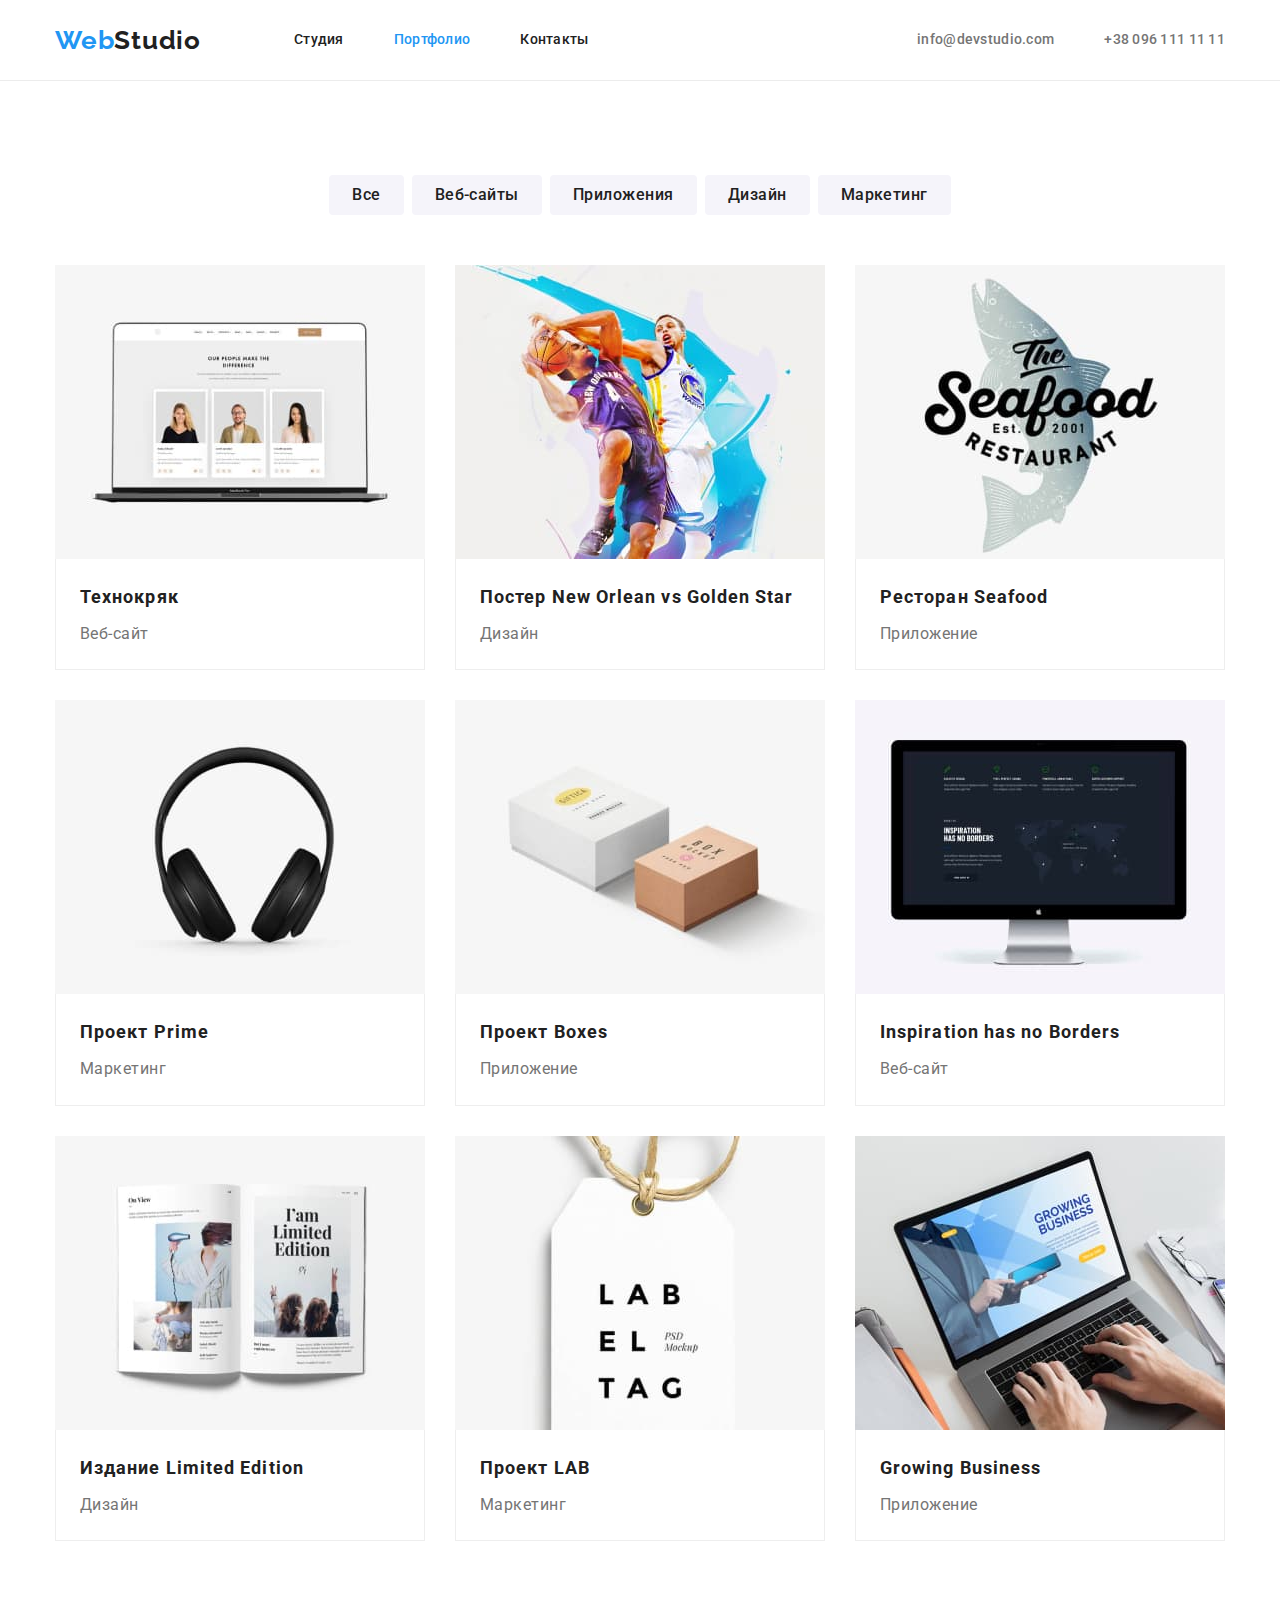
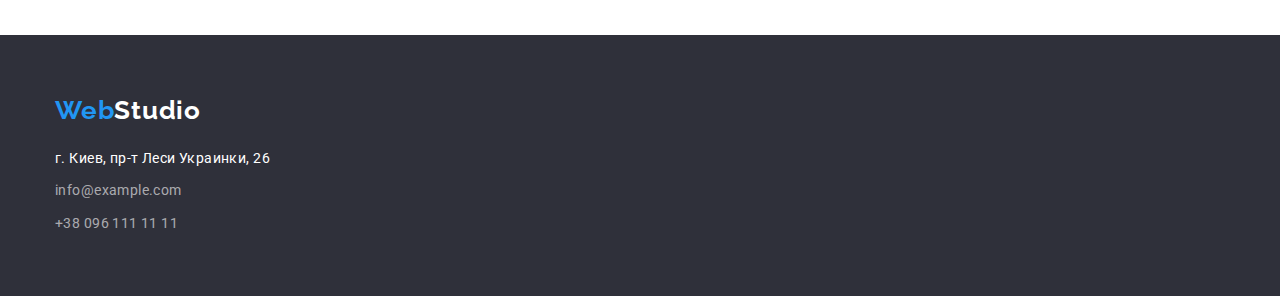
==== commit 6857f8d5: "css" ====
--- a/portfolio.html
+++ b/portfolio.html
@@ -46,7 +46,7 @@
             
                 <ul class="portfolio-flex">
                     <li class="flex-element">
-                        <a href=""><img src="./images-2/img-1.jpg" alt="example" width="370">
+                        <a href=""><img src="./images-2/img-1.jpg" alt="example" width="370" class="img">
                         <div class="div-portfolio">
                             <h2 class="head-two">Технокряк</h2>
                             <p class="paragraph-two">Веб-сайт</p></a>
@@ -54,7 +54,7 @@
                     </li>
 
                     <li class="flex-element">
-                        <a href=""><img src="./images-2/img-2.jpg" alt="example" width="370">
+                        <a href=""><img src="./images-2/img-2.jpg" alt="example" width="370" class="img">
                         <div class="div-portfolio">
                             <h2 class="head-two">Постер New Orlean vs Golden Star</h2>
                             <p class="paragraph-two">Дизайн</p></a>
@@ -62,7 +62,7 @@
                     </li>
 
                     <li class="flex-element">
-                        <a href=""><img src="./images-2/img-3.jpg" alt="example" width="370">
+                        <a href=""><img src="./images-2/img-3.jpg" alt="example" width="370" class="img">
                         <div class="div-portfolio">
                             <h2 class="head-two">Ресторан Seafood</h2>
                             <p class="paragraph-two">Приложение</p></a>
@@ -70,7 +70,7 @@
                     </li>
 
                     <li class="flex-element">
-                       <a href=""><img src="./images-2/img-4.jpg" alt="example" width="370">
+                       <a href=""><img src="./images-2/img-4.jpg" alt="example" width="370" class="img">
                     <div class="div-portfolio">
                         <h2 class="head-two">Проект Prime</h2>
                         <p class="paragraph-two">Маркетинг</p></a>
@@ -78,7 +78,7 @@
                     </li>
 
                     <li class="flex-element">
-                        <a href=""><img src="./images-2/img-5.jpg" alt="example" width="370">
+                        <a href=""><img src="./images-2/img-5.jpg" alt="example" width="370" class="img">
                         <div class="div-portfolio">
                             <h2 class="head-two">Проект Boxes</h2>
                             <p class="paragraph-two">Приложение</p></a>
@@ -86,7 +86,7 @@
                     </li>
 
                     <li class="flex-element">
-                       <a href=""><img src="./images-2/img-6.jpg" alt="example" width="370">
+                       <a href=""><img src="./images-2/img-6.jpg" alt="example" width="370" class="img">
                    <div class="div-portfolio">
                         <h2 class="head-two">Inspiration has no Borders</h2>
                         <p class="paragraph-two">Веб-сайт</p></a>
@@ -94,7 +94,7 @@
                     </li>
 
                     <li class="flex-element">
-                        <a href=""><img src="./images-2/img-7.jpg" alt="example" width="370">
+                        <a href=""><img src="./images-2/img-7.jpg" alt="example" width="370" class="img">
                         <div class="div-portfolio">
                             <h2 class="head-two">Издание Limited Edition</h2>
                             <p class="paragraph-two">Дизайн</p></a>
@@ -102,7 +102,7 @@
                   </li>
 
                   <li class="flex-element">
-                     <a href=""><img src="./images-2/img-8.jpg" alt="example" width="370">
+                     <a href=""><img src="./images-2/img-8.jpg" alt="example" width="370" class="img">
                     <div class="div-portfolio">
                         <h2 class="head-two">Проект LAB</h2>
                         <p class="paragraph-two">Маркетинг</p></a>
@@ -110,7 +110,7 @@
                   </li>
 
                   <li class="flex-element">
-                     <a href=""><img src="./images-2/img-9.jpg" alt="example" width="370">
+                     <a href=""><img src="./images-2/img-9.jpg" alt="example" width="370" class="img">
                     <div class="div-portfolio">
                         <h2 class="head-two">Growing Business</h2>
                         <p class="paragraph-two">Приложение</p></a>
--- a/css/styles.css
+++ b/css/styles.css
@@ -72,6 +72,9 @@
 
 .item-two + .item-two {
   margin-left: 8px;
+}
+.img {
+  display: block;
 }
 
 /* Main-nav */
